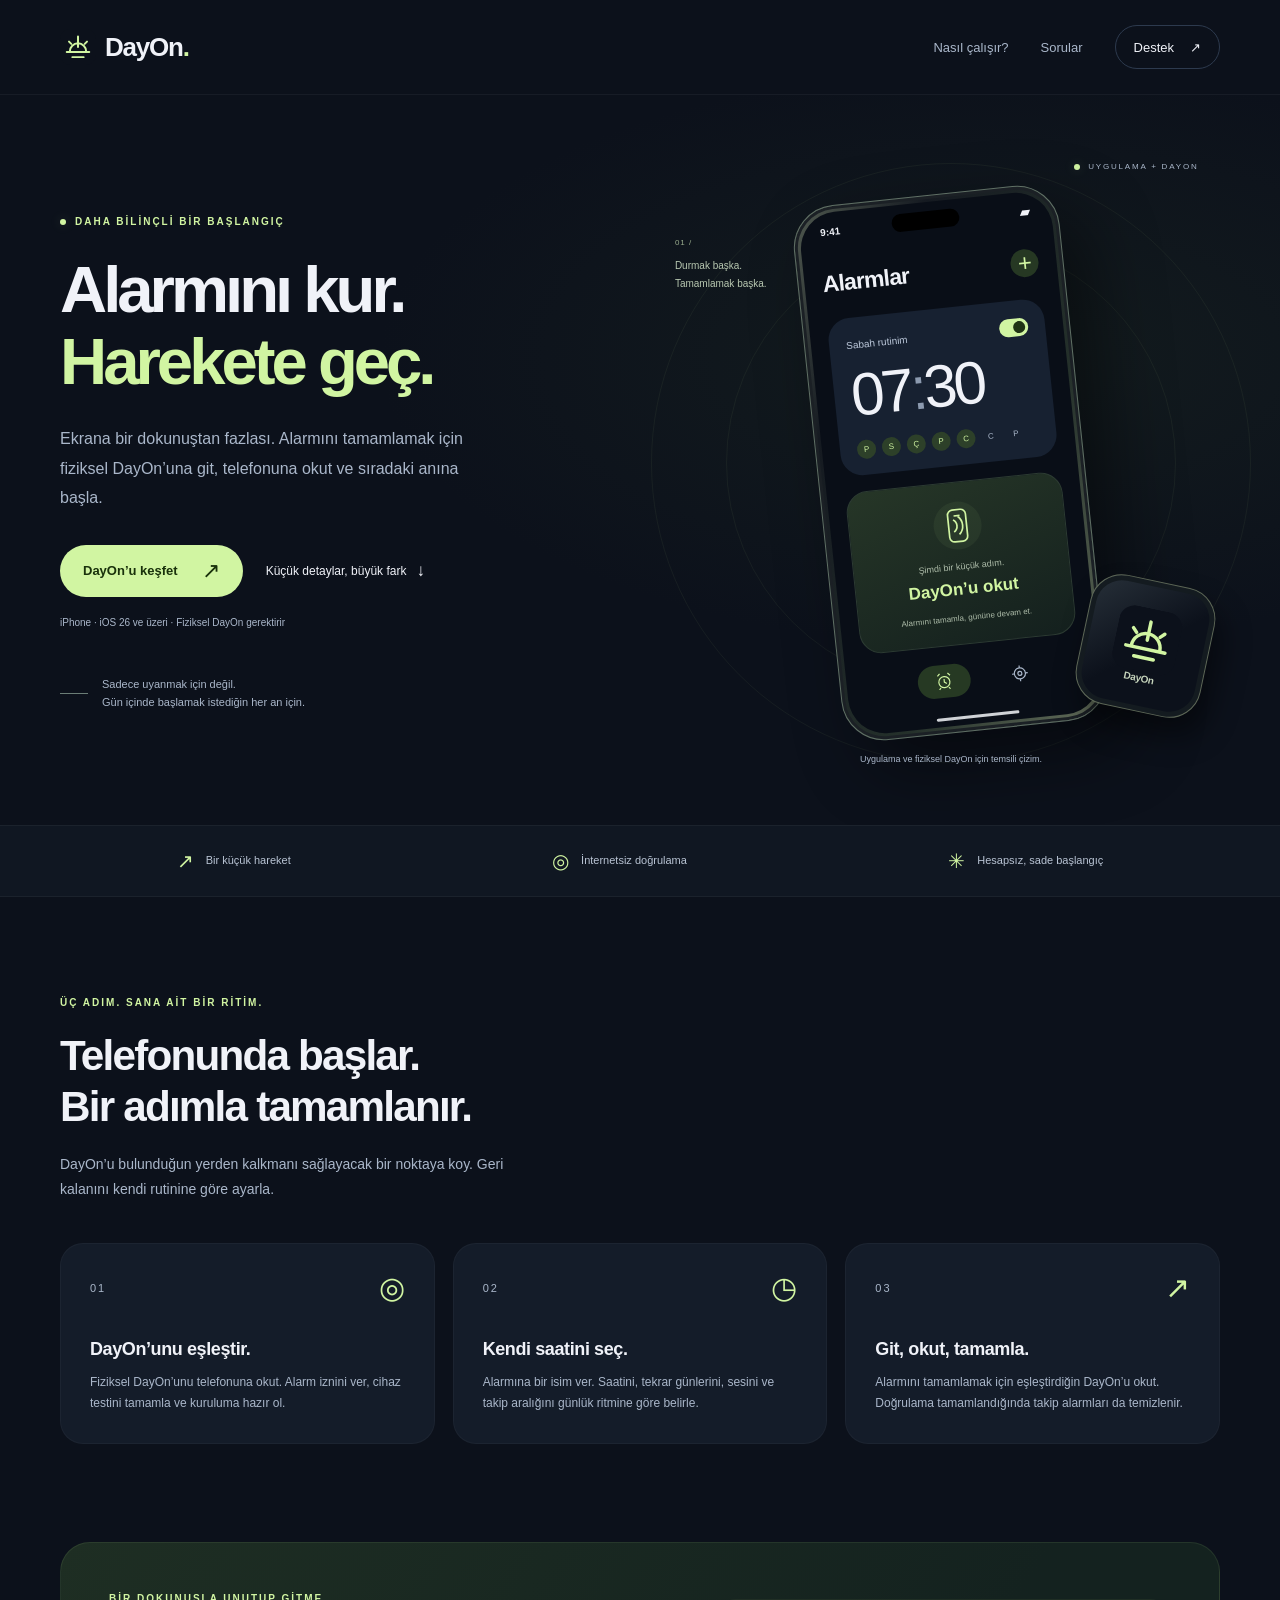
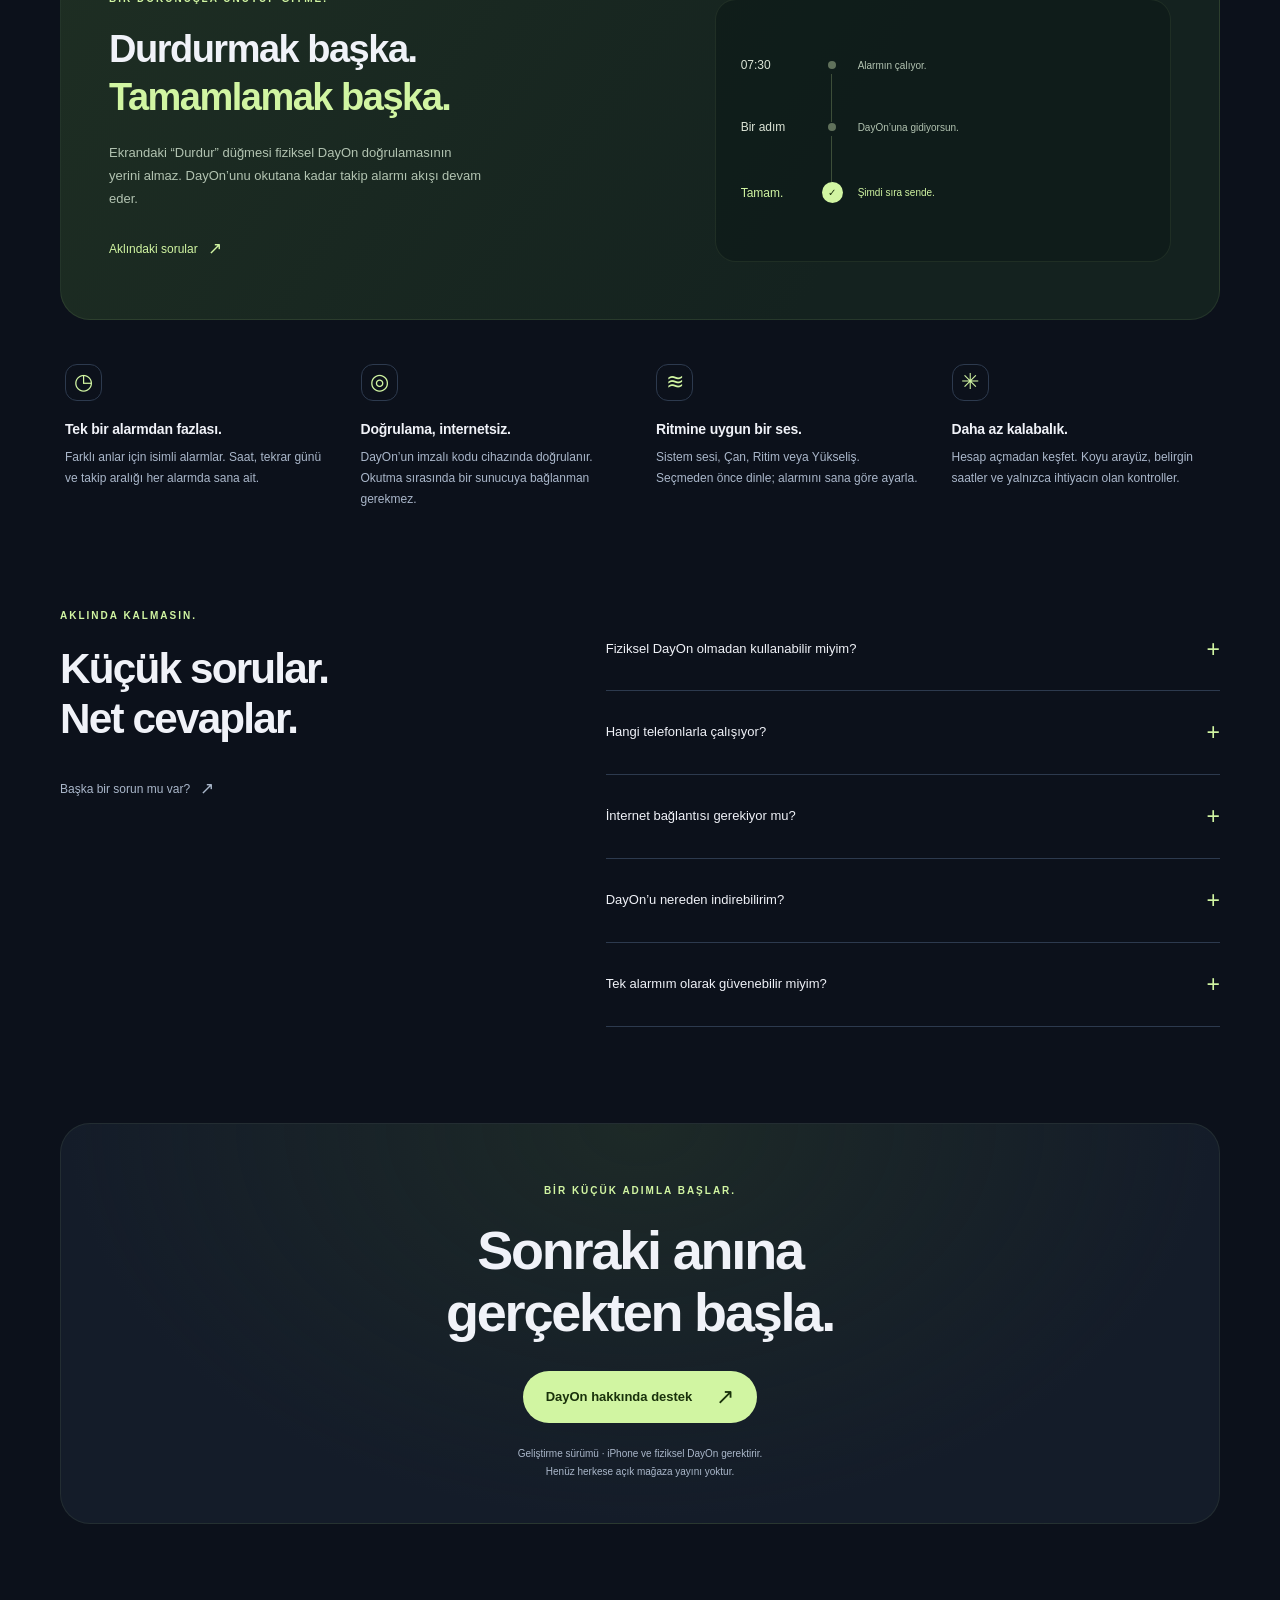
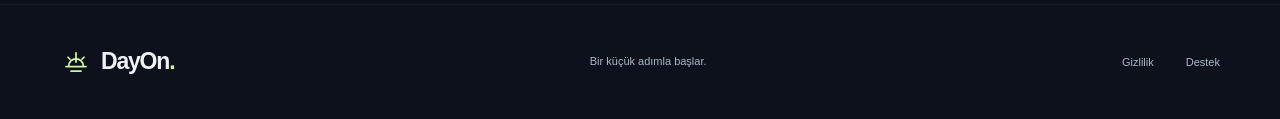
==== index.html @ 5bb5b535 "Publish DayOn website Co-authored-by: Copilot App <223556219+Copilot@users.noreply.github.com>" ====
<!doctype html><html lang="tr"><head><meta charset="utf-8"><meta name="viewport" content="width=device-width, initial-scale=1"><meta name="theme-color" content="#0C111B"><meta name="description" content="Alarmını fiziksel DayOn’unu okutarak tamamla. iPhone için hesapsız, sade ve internetsiz doğrulama sunan alarm prototipi."><meta property="og:type" content="website"><meta property="og:locale" content="tr_TR"><meta property="og:site_name" content="DayOn"><meta property="og:title" content="DayOn — Alarmını kur. Harekete geç."><meta property="og:description" content="Alarmını fiziksel DayOn’unu okutarak tamamla. iPhone için hesapsız, sade ve internetsiz doğrulama sunan alarm prototipi."><meta property="og:url" content="https://furkansenharputlu.github.io/dayon-site/"><meta property="og:image" content="https://furkansenharputlu.github.io/dayon-site/assets/dayon-icon.png"><title>DayOn — Alarmını kur. Harekete geç.</title><link rel="canonical" href="https://furkansenharputlu.github.io/dayon-site/"><link rel="icon" href="assets/dayon-logo.svg" type="image/svg+xml"><link rel="apple-touch-icon" href="assets/dayon-icon.png"><link rel="stylesheet" href="assets/site.css"></head><body><a class="skip-link" href="#icerik">İçeriğe geç</a><header class="site-header"><div class="container header-inner"><a class="wordmark" href="./" aria-label="DayOn ana sayfa"><img src="assets/dayon-logo.svg" width="36" height="36" alt=""><span>DayOn<span class="brand-dot">.</span></span></a><nav aria-label="Ana menü"><a href="./#nasil-calisir">Nasıl çalışır?</a><a href="./#sorular">Sorular</a><a class="nav-support" href="destek.html">Destek <span aria-hidden="true">↗</span></a></nav></div></header><main id="icerik" tabindex="-1"><section class="hero"><div class="container hero-grid"><div class="hero-copy"><p class="eyebrow"><span class="status-dot" aria-hidden="true"></span> DAHA BİLİNÇLİ BİR BAŞLANGIÇ</p><h1>Alarmını kur.<br><span>Harekete geç.</span></h1><p class="hero-description">Ekrana bir dokunuştan fazlası. Alarmını tamamlamak için fiziksel DayOn’una git, telefonuna okut ve sıradaki anına başla.</p><div class="hero-actions"><a class="button button-primary" href="#nasil-calisir">DayOn’u keşfet <span aria-hidden="true">↗</span></a><a class="text-link" href="#ozellikler">Küçük detaylar, büyük fark <span aria-hidden="true">↓</span></a></div><p class="compatibility">iPhone · iOS 26 ve üzeri · Fiziksel DayOn gerektirir</p><div class="hero-note"><span class="note-line" aria-hidden="true"></span><span>Sadece uyanmak için değil.<br>Gün içinde başlamak istediğin her an için.</span></div></div><figure class="product-scene"><div class="orbit orbit-one" aria-hidden="true"></div><div class="orbit orbit-two" aria-hidden="true"></div><div class="scene-label" aria-hidden="true"><span class="status-dot"></span> UYGULAMA + DAYON</div><div class="phone" aria-hidden="true"><div class="phone-top"><span>9:41</span><span class="island"></span><span class="phone-signal">▰</span></div><div class="phone-content"><div class="phone-heading"><span>Alarmlar</span><span class="add-icon">+</span></div><div class="alarm-card"><div class="alarm-label">Sabah rutinim <span class="mock-toggle"></span></div><div class="alarm-time">07<span>:</span>30</div><div class="weekdays"><span>P</span><span>S</span><span>Ç</span><span>P</span><span>C</span><span class="off">C</span><span class="off">P</span></div></div><div class="scan-card"><div class="scan-symbol"><svg viewBox="0 0 48 48" fill="none"><rect x="15" y="8" width="18" height="32" rx="5"/><path d="M21 14h6M20 30a7 7 0 0 0 0-12m5 15a12 12 0 0 0 0-18"/></svg></div><p>Şimdi bir küçük adım.</p><strong>DayOn’u okut</strong><span>Alarmını tamamla, gününe devam et.</span></div><div class="phone-bottom"><span class="phone-tab"><svg viewBox="0 0 24 24" fill="none"><circle cx="12" cy="13" r="7"/><path d="M12 9v4l3 2M4 5l3-3m10 0 3 3M7 20l-2 2m12-2 2 2"/></svg></span><svg viewBox="0 0 24 24" fill="none"><circle cx="12" cy="12" r="7"/><circle cx="12" cy="12" r="2.5"/><path d="M12 2v3m0 14v3M2 12h3m14 0h3"/></svg></div></div><span class="home-indicator"></span></div><div class="physical-dayon" aria-hidden="true"><img src="assets/dayon-logo.svg" width="76" height="76" alt=""><span>DayOn</span></div><div class="scene-note" aria-hidden="true"><span>01 /</span> Durmak başka.<br>Tamamlamak başka.</div><figcaption>Uygulama ve fiziksel DayOn için temsili çizim.</figcaption></figure></div></section><div class="benefit-strip"><div class="container benefits"><p><span aria-hidden="true">↗</span> Bir küçük hareket</p><p><span aria-hidden="true">◎</span> İnternetsiz doğrulama</p><p><span aria-hidden="true">✳</span> Hesapsız, sade başlangıç</p></div></div><section class="section container" id="nasil-calisir" aria-labelledby="steps-title"><div class="section-heading"><p class="eyebrow">ÜÇ ADIM. SANA AİT BİR RİTİM.</p><h2 id="steps-title">Telefonunda başlar.<br>Bir adımla tamamlanır.</h2><p>DayOn’u bulunduğun yerden kalkmanı sağlayacak bir noktaya koy. Geri kalanını kendi rutinine göre ayarla.</p></div><div class="step-grid"><article class="step-card"><div class="step-top"><span class="step-number">01</span><span class="step-glyph" aria-hidden="true">◎</span></div><h3>DayOn’unu eşleştir.</h3><p>Fiziksel DayOn’unu telefonuna okut. Alarm iznini ver, cihaz testini tamamla ve kuruluma hazır ol.</p></article><article class="step-card"><div class="step-top"><span class="step-number">02</span><span class="step-glyph" aria-hidden="true">◷</span></div><h3>Kendi saatini seç.</h3><p>Alarmına bir isim ver. Saatini, tekrar günlerini, sesini ve takip aralığını günlük ritmine göre belirle.</p></article><article class="step-card"><div class="step-top"><span class="step-number">03</span><span class="step-glyph" aria-hidden="true">↗</span></div><h3>Git, okut, tamamla.</h3><p>Alarmını tamamlamak için eşleştirdiğin DayOn’u okut. Doğrulama tamamlandığında takip alarmları da temizlenir.</p></article></div></section><section class="section container" id="ozellikler" aria-labelledby="features-title"><div class="feature-highlight"><div class="highlight-copy"><p class="eyebrow">BİR DOKUNUŞLA UNUTUP GİTME.</p><h2 id="features-title">Durdurmak başka.<br><span>Tamamlamak başka.</span></h2><p>Ekrandaki “Durdur” düğmesi fiziksel DayOn doğrulamasının yerini almaz. DayOn’unu okutana kadar takip alarmı akışı devam eder.</p><a class="text-link" href="#sorular">Aklındaki sorular <span aria-hidden="true">↗</span></a></div><div class="routine-visual" aria-hidden="true"><div class="routine-row"><span class="routine-time">07:30</span><span class="routine-dot"></span><span>Alarmın çalıyor.</span></div><div class="routine-row"><span class="routine-time">Bir adım</span><span class="routine-dot"></span><span>DayOn’una gidiyorsun.</span></div><div class="routine-row routine-complete"><span class="routine-time">Tamam.</span><span class="routine-dot">✓</span><span>Şimdi sıra sende.</span></div></div></div><div class="feature-grid"><article><span class="small-icon" aria-hidden="true">◷</span><h3>Tek bir alarmdan fazlası.</h3><p>Farklı anlar için isimli alarmlar. Saat, tekrar günü ve takip aralığı her alarmda sana ait.</p></article><article><span class="small-icon" aria-hidden="true">◎</span><h3>Doğrulama, internetsiz.</h3><p>DayOn’un imzalı kodu cihazında doğrulanır. Okutma sırasında bir sunucuya bağlanman gerekmez.</p></article><article><span class="small-icon" aria-hidden="true">≋</span><h3>Ritmine uygun bir ses.</h3><p>Sistem sesi, Çan, Ritim veya Yükseliş. Seçmeden önce dinle; alarmını sana göre ayarla.</p></article><article><span class="small-icon" aria-hidden="true">✳</span><h3>Daha az kalabalık.</h3><p>Hesap açmadan keşfet. Koyu arayüz, belirgin saatler ve yalnızca ihtiyacın olan kontroller.</p></article></div></section><section class="section container faq-section" id="sorular" aria-labelledby="faq-title"><div class="section-heading"><p class="eyebrow">AKLINDA KALMASIN.</p><h2 id="faq-title">Küçük sorular.<br>Net cevaplar.</h2><a class="text-link" href="destek.html">Başka bir sorun mu var? <span aria-hidden="true">↗</span></a></div><div class="faq-list"><details><summary>Fiziksel DayOn olmadan kullanabilir miyim?</summary><p>Uygulamayı hesap açmadan keşfedebilirsin. Eşleştirme ve gerçek bir alarmı tamamlama için uygulamayla uyumlu, imzalı fiziksel DayOn gereklidir. Sıradan boş bir NFC etiketi yeterli değildir.</p></details><details><summary>Hangi telefonlarla çalışıyor?</summary><p>Mevcut uygulama, NFC okumayı destekleyen ve iOS 26 veya üzerini çalıştıran iPhone’lar için geliştiriliyor. Henüz bir Android uygulaması ya da Google Play yayını yok.</p></details><details><summary>İnternet bağlantısı gerekiyor mu?</summary><p>DayOn doğrulaması cihazında, internetsiz yapılır. Uygulamanın mevcut alarm ve eşleştirme akışı bir kullanıcı hesabına veya çevrim içi doğrulama sunucusuna bağlı değildir.</p></details><details><summary>DayOn’u nereden indirebilirim?</summary><p>DayOn şu anda geliştirme ve cihaz doğrulama aşamasında. Henüz herkese açık bir App Store indirme bağlantısı yok. Yayınlandığında bağlantı bu sayfaya eklenecek; bu site uygulama veya fiziksel ürün satışı yapmaz.</p></details><details><summary>Tek alarmım olarak güvenebilir miyim?</summary><p>Henüz değil. Bu bir prototip; kilitli ekran, arka plan ve fiziksel okuma kontrolleri tamamlanmadan önemli randevuların için tek alarmın olarak kullanma. Önce uygulamanın cihaz testini gerçekleştir.</p></details></div></section><section class="container closing-section"><div class="closing-card"><p class="eyebrow">BİR KÜÇÜK ADIMLA BAŞLAR.</p><h2>Sonraki anına<br>gerçekten başla.</h2><a class="button button-primary" href="destek.html">DayOn hakkında destek <span aria-hidden="true">↗</span></a><p class="release-note">Geliştirme sürümü · iPhone ve fiziksel DayOn gerektirir.<br>Henüz herkese açık mağaza yayını yoktur.</p></div></section></main><footer class="site-footer"><div class="container footer-inner"><a class="wordmark" href="./" aria-label="DayOn ana sayfa"><img src="assets/dayon-logo.svg" width="32" height="32" alt=""><span>DayOn<span class="brand-dot">.</span></span></a><p>Bir küçük adımla başlar.</p><nav aria-label="Alt menü"><a href="gizlilik.html">Gizlilik</a><a href="destek.html">Destek</a></nav></div></footer></body></html>
---- assets/site.css ----
:root {
  color-scheme: dark;
  --bg: #0c111b;
  --surface: #141c29;
  --surface-raised: #192333;
  --text: #f0f2f8;
  --muted: #aab7ca;
  --green: #d1f5a2;
  --line: #2d3a4e;
  --max-width: 1160px;
  font-family: -apple-system, BlinkMacSystemFont, "Segoe UI", sans-serif;
  font-synthesis: none;
  -webkit-font-smoothing: antialiased;
}
* { box-sizing: border-box; }
html { scroll-behavior: smooth; scroll-padding-top: 100px; }
body { margin: 0; background: var(--bg); color: var(--text); }
a { color: inherit; text-decoration: none; }
button, a, summary { -webkit-tap-highlight-color: transparent; }
a:focus-visible, summary:focus-visible { outline: 3px solid var(--green); outline-offset: 6px; border-radius: 5px; }
::selection { background: var(--green); color: var(--bg); }
img, svg { display: block; max-width: 100%; }
p { line-height: 1.75; }
h1, h2, h3, p, figure { margin: 0; }
h1, h2, h3 { font-weight: 600; }
.container { width: min(var(--max-width), calc(100% - 64px)); margin-inline: auto; }
.skip-link { position: fixed; top: 8px; left: 16px; z-index: 100; padding: 14px 20px; background: var(--green); color: var(--bg); transform: translateY(-150%); }
.skip-link:focus { transform: translateY(0); }
.site-header { position: relative; z-index: 10; border-bottom: 1px solid #ffffff0c; }
.header-inner { display: flex; align-items: center; justify-content: space-between; min-height: 94px; gap: 24px; }
.wordmark { display: inline-flex; align-items: center; gap: 9px; font-size: 26px; font-weight: 700; letter-spacing: -1.2px; flex-shrink: 0; }
.wordmark img { border-radius: 10px; }
.brand-dot { color: var(--green); }
.site-header nav, .site-footer nav { display: flex; align-items: center; gap: 32px; }
.site-header nav a, .site-footer nav a { display: inline-flex; min-height: 44px; align-items: center; font-size: 13px; font-weight: 500; color: var(--muted); }
.site-header nav a:hover, .site-footer nav a:hover { color: var(--text); }
.site-header .nav-support { padding: 0 18px; gap: 16px; border: 1px solid var(--line); border-radius: 100px; color: var(--text); }
.hero { overflow: hidden; background: radial-gradient(ellipse at 78% 36%, #26382748, transparent 44%); }
.hero-grid { min-height: 730px; display: grid; grid-template-columns: 1.1fr 1fr; align-items: center; gap: 30px; padding-block: 62px 56px; }
.eyebrow { display: flex; align-items: center; gap: 9px; color: var(--green); font-size: 10px; line-height: 1.6; font-weight: 650; letter-spacing: 2px; }
.status-dot { width: 6px; height: 6px; display: inline-block; flex-shrink: 0; border-radius: 50%; background: var(--green); box-shadow: 0 0 12px #d1f5a233; }
.hero h1 { margin-top: 24px; font-size: clamp(52px, 5.1vw, 74px); line-height: 1.1; letter-spacing: -4px; }
.hero h1 span, .document h1 span { color: var(--green); }
.hero-description { max-width: 430px; margin-top: 26px; font-size: 16px; line-height: 1.85; color: var(--muted); }
.hero-actions { display: flex; align-items: center; gap: 23px; margin-top: 32px; flex-wrap: wrap; }
.button { display: inline-flex; justify-content: center; align-items: center; gap: 24px; min-height: 52px; padding: 14px 23px; border-radius: 100px; font-size: 13px; font-weight: 650; transition: background .2s, transform .2s; text-align: center; }
.button-primary { background: var(--green); color: #19310b; }
.button-primary:hover { background: #e0ffb8; transform: translateY(-2px); }
.button span { font-size: 22px; line-height: 1; }
.text-link { display: inline-flex; align-items: center; min-height: 44px; gap: 10px; font-size: 12px; font-weight: 500; }
.text-link:hover { color: var(--green); }
.text-link span { font-size: 17px; }
.compatibility { margin-top: 17px; color: var(--muted); font-size: 10px; }
.hero-note { display: flex; align-items: center; gap: 14px; margin-top: 44px; color: var(--muted); font-size: 11px; line-height: 1.65; }
.note-line { width: 28px; height: 1px; background: #6b7d76; }
.product-scene { position: relative; min-height: 602px; display: flex; align-items: center; justify-content: center; isolation: isolate; }
.orbit { position: absolute; border: 1px solid #d1f5a20d; border-radius: 50%; z-index: -1; }
.orbit-one { width: 450px; height: 450px; }
.orbit-two { width: 600px; height: 600px; }
.scene-label { position: absolute; top: 0; right: 4%; display: flex; align-items: center; gap: 8px; font-size: 8px; color: var(--muted); letter-spacing: 1.8px; }
.phone { position: relative; width: 267px; height: 538px; padding: 0 9px; border: 1px solid #607065; border-radius: 43px; background: linear-gradient(120deg, #525b51, #151a21 24%, #25312b 65%, #68735f); box-shadow: 24px 30px 70px #0007, inset 0 0 0 3px #1b2025; transform: rotate(-6deg); }
.phone::before { content: ""; position: absolute; inset: 6px; border-radius: 37px; background: #090e17; }
.phone-top { position: relative; display: flex; align-items: center; justify-content: space-between; height: 47px; padding: 4px 18px 0; font-size: 10px; font-weight: 600; }
.island { position: absolute; top: 15px; left: calc(50% - 34px); width: 68px; height: 18px; border-radius: 20px; background: #000; }
.phone-signal { font-size: 14px; }
.phone-content { position: relative; padding: 16px 15px; }
.phone-heading { display: flex; justify-content: space-between; align-items: center; margin-bottom: 22px; font-size: 23px; letter-spacing: -.8px; font-weight: 600; }
.add-icon { display: grid; place-items: center; width: 28px; height: 28px; border-radius: 50%; color: var(--green); background: #263823; font-size: 24px; font-weight: 300; }
.alarm-card { padding: 18px 17px 16px; border-radius: 22px; background: #172131; }
.alarm-label { display: flex; align-items: center; justify-content: space-between; gap: 12px; color: #becadc; font-size: 10px; }
.mock-toggle { width: 29px; height: 18px; border-radius: 20px; background: var(--green); display: inline-flex; justify-content: flex-end; align-items: center; padding: 3px; }
.mock-toggle::after { content: ""; height: 12px; width: 12px; border-radius: 50%; background: #203414; }
.alarm-time { font-size: 60px; font-weight: 450; letter-spacing: -3.5px; margin: 9px 0 12px; line-height: 1.1; font-variant-numeric: tabular-nums; }
.alarm-time > span { color: #8c9aaf; }
.weekdays { display: flex; gap: 6px; }
.weekdays span { display: grid; place-items: center; width: 19px; height: 19px; border-radius: 50%; color: var(--green); background: #2d4029; font-size: 8px; font-weight: 500; }
.weekdays .off { background: transparent; color: #aab7ca; }
.scan-card { margin-top: 16px; padding: 19px 8px; text-align: center; border: 1px solid #2c3b32; border-radius: 22px; background: linear-gradient(160deg, #263627, #14201e); }
.scan-symbol { width: 48px; height: 48px; margin: 0 auto 10px; border-radius: 50%; background: #d1f5a20d; }
.scan-symbol svg { width: 48px; height: 48px; stroke: var(--green); stroke-width: 1.7; }
.scan-card p { font-size: 9px; color: #aebdaa; }
.scan-card strong { display: block; margin: 4px 0 7px; color: var(--green); font-size: 17px; font-weight: 550; }
.scan-card > span { color: #aebdaa; font-size: 8px; }
.phone-bottom { display: flex; justify-content: center; align-items: center; gap: 40px; margin-top: 18px; }
.phone-bottom svg { width: 19px; height: 19px; stroke: #aab7ca; stroke-width: 1.5; }
.phone-tab { padding: 7px 17px; border-radius: 20px; background: #263923; }
.phone-tab svg { stroke: var(--green); }
.home-indicator { position: absolute; bottom: 12px; width: 83px; height: 3px; left: calc(50% - 41px); background: #d0d3d7; border-radius: 3px; }
.physical-dayon { position: absolute; right: 2%; bottom: 52px; width: 127px; height: 132px; display: flex; flex-direction: column; justify-content: center; align-items: center; background: linear-gradient(140deg, #28313a, #0c111b 52%); border: 1px solid #5d6756; border-radius: 32px; box-shadow: 10px 17px 30px #0007, inset 0 0 0 5px #141b20; transform: rotate(12deg); }
.physical-dayon img { width: 64px; height: 64px; border-radius: 16px; }
.physical-dayon > span { color: #c6d4bc; font-size: 10px; font-weight: 600; letter-spacing: -.3px; margin-top: 1px; }
.scene-note { position: absolute; top: 74px; left: -7px; font-size: 10px; line-height: 1.8; color: #b8c8b1; }
.scene-note > span { display: block; margin-bottom: 7px; color: #99ac8d; font-size: 8px; letter-spacing: 1px; }
.product-scene figcaption { position: absolute; bottom: 0; text-align: center; font-size: 9px; color: var(--muted); }
.benefit-strip { border-block: 1px solid #ffffff0c; background: #101722; }
.benefits { display: flex; justify-content: space-around; gap: 28px; padding-block: 25px; }
.benefits p { display: flex; align-items: center; gap: 12px; font-size: 11px; color: #b9c4d4; }
.benefits span { color: var(--green); font-size: 20px; line-height: 1; }
.section { padding-block: 98px 0; }
.section-heading h2 { margin-top: 20px; font-size: clamp(32px, 3.3vw, 45px); line-height: 1.2; letter-spacing: -1.8px; }
.section-heading > p:not(.eyebrow) { max-width: 475px; color: var(--muted); font-size: 14px; margin-top: 20px; }
.step-grid { display: grid; grid-template-columns: repeat(3, 1fr); gap: 18px; margin-top: 42px; }
.step-card { padding: 29px; border-radius: 23px; border: 1px solid #ffffff09; background: var(--surface); }
.step-top { display: flex; justify-content: space-between; align-items: center; margin-bottom: 36px; }
.step-number { color: var(--muted); font-size: 11px; letter-spacing: 2px; }
.step-glyph { font-size: 30px; line-height: 1; color: var(--green); }
.step-card h3 { font-size: 18px; letter-spacing: -.4px; }
.step-card p { color: var(--muted); font-size: 12px; margin-top: 12px; }
.feature-highlight { display: grid; grid-template-columns: 1.2fr 1fr; align-items: center; gap: 58px; padding: 48px; border-radius: 30px; background: linear-gradient(125deg, #1e2e23, #14221f 70%); border: 1px solid #d1f5a216; }
.highlight-copy h2 { margin-top: 19px; font-size: clamp(28px, 3vw, 38px); line-height: 1.25; letter-spacing: -1.5px; }
.highlight-copy h2 span { color: var(--green); }
.highlight-copy > p:not(.eyebrow) { color: #b2c3b1; font-size: 13px; margin-top: 21px; max-width: 375px; }
.highlight-copy .text-link { margin-top: 16px; color: var(--green); }
.routine-visual { padding: 34px 25px; border-radius: 21px; background: #0c19178c; border: 1px solid #d1f5a214; }
.routine-row { position: relative; display: grid; grid-template-columns: 65px 20px 1fr; gap: 16px; align-items: center; padding: 24px 0; font-size: 10px; color: #b2c3b1; }
.routine-time { font-size: 12px; color: #dbe3d5; }
.routine-dot { position: relative; width: 8px; height: 8px; border-radius: 50%; background: #60715b; margin: 0 auto; }
.routine-row:not(:last-child) .routine-dot::after { content: ""; position: absolute; top: 13px; left: 3px; width: 1px; height: 48px; background: #3d4e39; }
.routine-complete { color: var(--green); }
.routine-complete .routine-time { color: var(--green); }
.routine-complete .routine-dot { display: grid; place-items: center; width: 21px; height: 21px; background: var(--green); color: #19310b; }
.feature-grid { display: grid; grid-template-columns: repeat(4, 1fr); gap: 32px; margin-top: 44px; padding-inline: 5px; }
.small-icon { display: inline-grid; place-items: center; width: 37px; height: 37px; border: 1px solid var(--line); border-radius: 12px; color: var(--green); font-size: 22px; margin-bottom: 20px; }
.feature-grid h3 { font-size: 14px; letter-spacing: -.2px; }
.feature-grid p { color: var(--muted); font-size: 12px; margin-top: 10px; }
.faq-section { display: grid; grid-template-columns: .9fr 1.2fr; gap: 85px; }
.faq-section .text-link { margin-top: 22px; color: var(--muted); }
.faq-list details { border-bottom: 1px solid var(--line); }
.faq-list summary { display: flex; justify-content: space-between; align-items: center; gap: 20px; padding-block: 23px; list-style: none; cursor: pointer; font-size: 13px; line-height: 1.6; font-weight: 500; }
.faq-list summary::-webkit-details-marker { display: none; }
.faq-list summary::after { content: "+"; color: var(--green); font-size: 23px; font-weight: 300; flex-shrink: 0; }
.faq-list details[open] summary::after { content: "-"; }
.faq-list details p { padding: 0 30px 23px 0; color: var(--muted); font-size: 13px; }
.closing-section { padding-block: 96px 80px; }
.closing-card { padding: 59px 24px 42px; text-align: center; border-radius: 30px; background: radial-gradient(ellipse at 50% 0, #293c246b, transparent 70%), #141c29; border: 1px solid #d1f5a213; }
.closing-card .eyebrow { justify-content: center; }
.closing-card h2 { font-size: clamp(35px, 4.3vw, 54px); letter-spacing: -2.2px; line-height: 1.15; margin-block: 20px 28px; }
.release-note { color: var(--muted); margin-top: 22px; font-size: 10px; line-height: 1.8; }
.site-footer { border-top: 1px solid #ffffff0c; }
.footer-inner { display: flex; align-items: center; justify-content: space-between; min-height: 114px; gap: 24px; }
.site-footer .wordmark { font-size: 23px; }
.site-footer p { color: var(--muted); font-size: 11px; }
.site-footer nav a { font-size: 11px; }
.document { max-width: 790px; padding-block: 50px 94px; }
.document > .eyebrow { margin-top: 46px; }
.document h1 { font-size: clamp(40px, 5vw, 64px); letter-spacing: -2.5px; line-height: 1.13; margin-top: 20px; }
.document-lead { color: var(--muted); font-size: 17px; margin-top: 24px; max-width: 580px; }
.updated { font-size: 12px; color: var(--muted); margin-top: 16px; }
.document section { margin-top: 38px; }
.document section h2 { font-size: 21px; line-height: 1.4; letter-spacing: -.4px; margin-bottom: 12px; }
.document section p, .document li { color: var(--muted); font-size: 15px; line-height: 1.9; }
.document section p + p { margin-top: 15px; }
.document section p a { color: var(--green); text-decoration: underline; text-underline-offset: 3px; }
.document ol { padding-left: 23px; }
.document li { padding-left: 8px; margin-block: 10px; }
.document strong { color: var(--text); font-weight: 600; }
.document .button { margin-top: 24px; }
.notice { margin-top: 36px; padding: 25px; border-radius: 18px; border: 1px solid #d1f5a22b; background: #1e2e23; }
.notice p { margin-top: 10px; color: #b9cbb2; font-size: 14px; }
@media (min-width: 1400px) {
  .hero-grid { gap: 55px; }
}
@media (max-width: 1050px) {
  .hero-grid { gap: 12px; }
  .hero h1 { letter-spacing: -2.8px; }
  .hero-actions { gap: 10px; }
  .scene-note { left: 0; top: 10px; }
  .scene-label { display: none; }
  .physical-dayon { right: -2%; }
  .feature-highlight { gap: 25px; padding: 35px; }
  .routine-visual { padding-inline: 16px; }
  .routine-row { gap: 9px; }
  .faq-section { gap: 45px; }
  .feature-grid { gap: 23px; }
}
@media (max-width: 760px) {
  .container { width: min(var(--max-width), calc(100% - 40px)); }
  .header-inner { min-height: 80px; gap: 15px; }
  .wordmark { font-size: 23px; gap: 5px; }
  .wordmark img { width: 30px; height: 30px; }
  .site-header nav { gap: 16px; }
  .site-header nav a { font-size: 11px; }
  .site-header .nav-support { border: none; padding: 0; gap: 6px; }
  .hero-grid { grid-template-columns: 1fr; padding-block: 48px 34px; gap: 38px; }
  .hero-copy { max-width: 540px; }
  .hero h1 { font-size: clamp(47px, 8vw, 65px); }
  .hero-description { font-size: 15px; max-width: 460px; }
  .hero-actions { gap: 13px 25px; }
  .hero-note { margin-top: 28px; }
  .product-scene { width: min(440px, 100%); min-height: 591px; margin-inline: auto; }
  .physical-dayon { right: 0; bottom: 28px; width: 94px; height: 100px; border-radius: 25px; }
  .physical-dayon img { width: 46px; height: 46px; }
  .physical-dayon > span { font-size: 9px; }
  .scene-note { display: none; }
  .benefits { gap: 12px; padding-block: 20px; flex-wrap: wrap; }
  .benefits p { font-size: 10px; gap: 7px; }
  .benefits span { font-size: 17px; }
  .section { padding-top: 70px; }
  .step-grid { grid-template-columns: 1fr; gap: 13px; margin-top: 30px; }
  .step-card { padding: 24px; }
  .step-top { margin-bottom: 17px; }
  .step-card p { font-size: 13px; max-width: 480px; }
  .feature-highlight { grid-template-columns: 1fr; padding: 30px 24px; gap: 28px; }
  .highlight-copy > p:not(.eyebrow) { max-width: none; }
  .routine-visual { padding: 12px 22px; }
  .routine-row { gap: 17px; }
  .routine-row > span:last-child { font-size: 12px; }
  .feature-grid { grid-template-columns: repeat(2, 1fr); gap: 32px 23px; margin-top: 32px; }
  .faq-section { grid-template-columns: 1fr; gap: 20px; }
  .faq-section .text-link { margin-top: 15px; }
  .closing-section { padding-block: 70px 45px; }
  .closing-card { padding: 45px 20px 32px; }
  .footer-inner { flex-wrap: wrap; justify-content: flex-start; column-gap: 20px; row-gap: 5px; padding-block: 25px; }
  .site-footer nav { margin-left: auto; gap: 22px; }
  .site-footer p { flex-basis: 100%; order: 3; }
  .document { padding-block: 30px 65px; }
  .document > .eyebrow { margin-top: 30px; }
}
@media (max-width: 390px) {
  .container { width: calc(100% - 32px); }
  .site-header nav { gap: 11px; }
  .site-header nav a { font-size: 10px; }
  .site-header .nav-support span { display: none; }
  .hero h1 { font-size: 45px; letter-spacing: -2.7px; }
  .eyebrow { font-size: 9px; letter-spacing: 1.5px; }
  .physical-dayon { width: 86px; height: 92px; }
  .feature-grid { gap: 30px 18px; }
  .routine-row { grid-template-columns: 60px 20px 1fr; gap: 10px; }
}
@media (prefers-reduced-motion: reduce) {
  html { scroll-behavior: auto; }
  .button { transition: none; }
  .button-primary:hover { transform: none; }
}
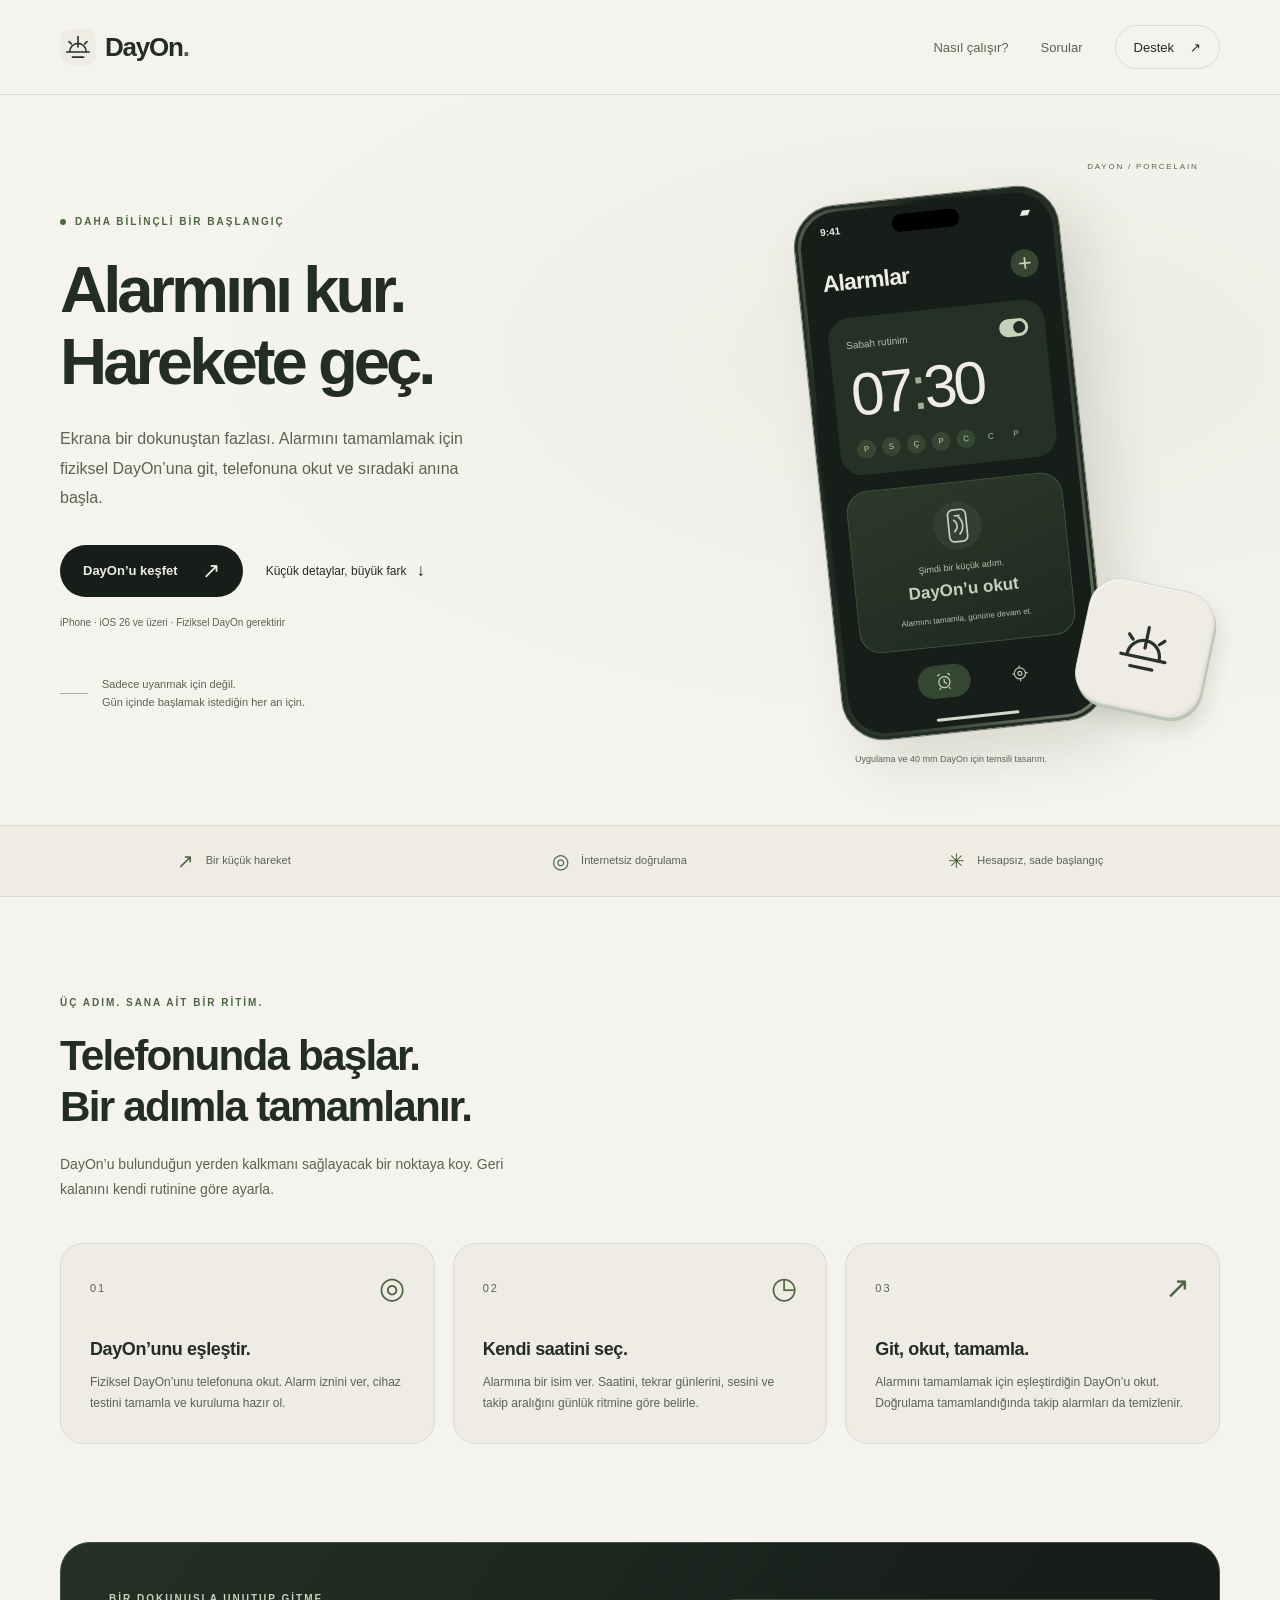
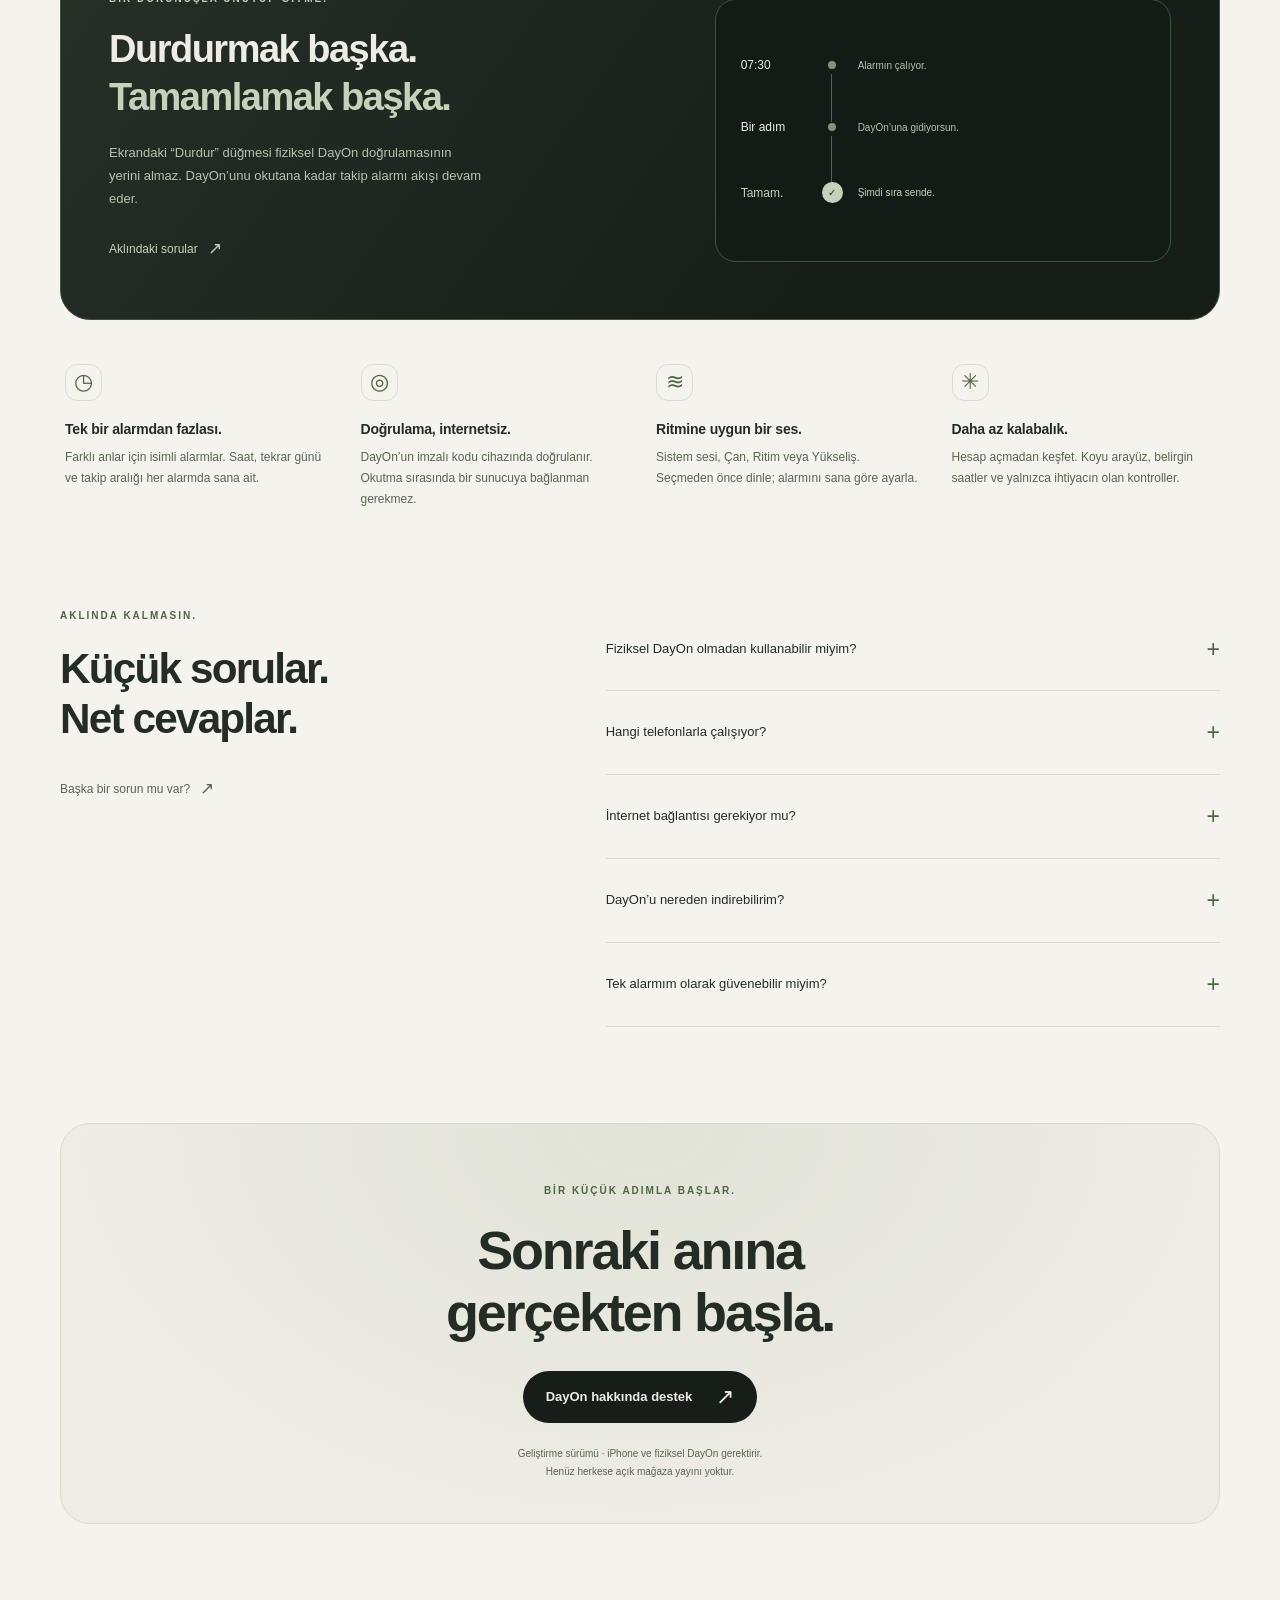
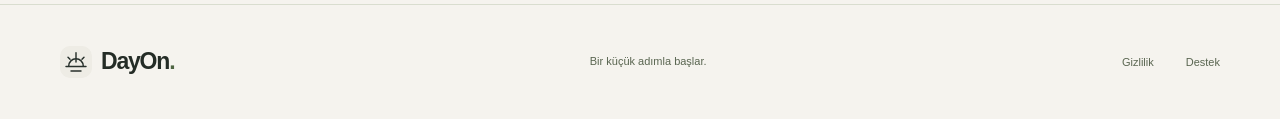
==== commit 1f5161fe: "Publish DayOn website Co-authored-by: Copilot App <223556219+Copilot@users.noreply.github.com>" ====
--- a/index.html
+++ b/index.html
@@ -1 +1 @@
-<!doctype html><html lang="tr"><head><meta charset="utf-8"><meta name="viewport" content="width=device-width, initial-scale=1"><meta name="theme-color" content="#0C111B"><meta name="description" content="Alarmını fiziksel DayOn’unu okutarak tamamla. iPhone için hesapsız, sade ve internetsiz doğrulama sunan alarm prototipi."><meta property="og:type" content="website"><meta property="og:locale" content="tr_TR"><meta property="og:site_name" content="DayOn"><meta property="og:title" content="DayOn — Alarmını kur. Harekete geç."><meta property="og:description" content="Alarmını fiziksel DayOn’unu okutarak tamamla. iPhone için hesapsız, sade ve internetsiz doğrulama sunan alarm prototipi."><meta property="og:url" content="https://furkansenharputlu.github.io/dayon-site/"><meta property="og:image" content="https://furkansenharputlu.github.io/dayon-site/assets/dayon-icon.png"><title>DayOn — Alarmını kur. Harekete geç.</title><link rel="canonical" href="https://furkansenharputlu.github.io/dayon-site/"><link rel="icon" href="assets/dayon-logo.svg" type="image/svg+xml"><link rel="apple-touch-icon" href="assets/dayon-icon.png"><link rel="stylesheet" href="assets/site.css"></head><body><a class="skip-link" href="#icerik">İçeriğe geç</a><header class="site-header"><div class="container header-inner"><a class="wordmark" href="./" aria-label="DayOn ana sayfa"><img src="assets/dayon-logo.svg" width="36" height="36" alt=""><span>DayOn<span class="brand-dot">.</span></span></a><nav aria-label="Ana menü"><a href="./#nasil-calisir">Nasıl çalışır?</a><a href="./#sorular">Sorular</a><a class="nav-support" href="destek.html">Destek <span aria-hidden="true">↗</span></a></nav></div></header><main id="icerik" tabindex="-1"><section class="hero"><div class="container hero-grid"><div class="hero-copy"><p class="eyebrow"><span class="status-dot" aria-hidden="true"></span> DAHA BİLİNÇLİ BİR BAŞLANGIÇ</p><h1>Alarmını kur.<br><span>Harekete geç.</span></h1><p class="hero-description">Ekrana bir dokunuştan fazlası. Alarmını tamamlamak için fiziksel DayOn’una git, telefonuna okut ve sıradaki anına başla.</p><div class="hero-actions"><a class="button button-primary" href="#nasil-calisir">DayOn’u keşfet <span aria-hidden="true">↗</span></a><a class="text-link" href="#ozellikler">Küçük detaylar, büyük fark <span aria-hidden="true">↓</span></a></div><p class="compatibility">iPhone · iOS 26 ve üzeri · Fiziksel DayOn gerektirir</p><div class="hero-note"><span class="note-line" aria-hidden="true"></span><span>Sadece uyanmak için değil.<br>Gün içinde başlamak istediğin her an için.</span></div></div><figure class="product-scene"><div class="orbit orbit-one" aria-hidden="true"></div><div class="orbit orbit-two" aria-hidden="true"></div><div class="scene-label" aria-hidden="true"><span class="status-dot"></span> UYGULAMA + DAYON</div><div class="phone" aria-hidden="true"><div class="phone-top"><span>9:41</span><span class="island"></span><span class="phone-signal">▰</span></div><div class="phone-content"><div class="phone-heading"><span>Alarmlar</span><span class="add-icon">+</span></div><div class="alarm-card"><div class="alarm-label">Sabah rutinim <span class="mock-toggle"></span></div><div class="alarm-time">07<span>:</span>30</div><div class="weekdays"><span>P</span><span>S</span><span>Ç</span><span>P</span><span>C</span><span class="off">C</span><span class="off">P</span></div></div><div class="scan-card"><div class="scan-symbol"><svg viewBox="0 0 48 48" fill="none"><rect x="15" y="8" width="18" height="32" rx="5"/><path d="M21 14h6M20 30a7 7 0 0 0 0-12m5 15a12 12 0 0 0 0-18"/></svg></div><p>Şimdi bir küçük adım.</p><strong>DayOn’u okut</strong><span>Alarmını tamamla, gününe devam et.</span></div><div class="phone-bottom"><span class="phone-tab"><svg viewBox="0 0 24 24" fill="none"><circle cx="12" cy="13" r="7"/><path d="M12 9v4l3 2M4 5l3-3m10 0 3 3M7 20l-2 2m12-2 2 2"/></svg></span><svg viewBox="0 0 24 24" fill="none"><circle cx="12" cy="12" r="7"/><circle cx="12" cy="12" r="2.5"/><path d="M12 2v3m0 14v3M2 12h3m14 0h3"/></svg></div></div><span class="home-indicator"></span></div><div class="physical-dayon" aria-hidden="true"><img src="assets/dayon-logo.svg" width="76" height="76" alt=""><span>DayOn</span></div><div class="scene-note" aria-hidden="true"><span>01 /</span> Durmak başka.<br>Tamamlamak başka.</div><figcaption>Uygulama ve fiziksel DayOn için temsili çizim.</figcaption></figure></div></section><div class="benefit-strip"><div class="container benefits"><p><span aria-hidden="true">↗</span> Bir küçük hareket</p><p><span aria-hidden="true">◎</span> İnternetsiz doğrulama</p><p><span aria-hidden="true">✳</span> Hesapsız, sade başlangıç</p></div></div><section class="section container" id="nasil-calisir" aria-labelledby="steps-title"><div class="section-heading"><p class="eyebrow">ÜÇ ADIM. SANA AİT BİR RİTİM.</p><h2 id="steps-title">Telefonunda başlar.<br>Bir adımla tamamlanır.</h2><p>DayOn’u bulunduğun yerden kalkmanı sağlayacak bir noktaya koy. Geri kalanını kendi rutinine göre ayarla.</p></div><div class="step-grid"><article class="step-card"><div class="step-top"><span class="step-number">01</span><span class="step-glyph" aria-hidden="true">◎</span></div><h3>DayOn’unu eşleştir.</h3><p>Fiziksel DayOn’unu telefonuna okut. Alarm iznini ver, cihaz testini tamamla ve kuruluma hazır ol.</p></article><article class="step-card"><div class="step-top"><span class="step-number">02</span><span class="step-glyph" aria-hidden="true">◷</span></div><h3>Kendi saatini seç.</h3><p>Alarmına bir isim ver. Saatini, tekrar günlerini, sesini ve takip aralığını günlük ritmine göre belirle.</p></article><article class="step-card"><div class="step-top"><span class="step-number">03</span><span class="step-glyph" aria-hidden="true">↗</span></div><h3>Git, okut, tamamla.</h3><p>Alarmını tamamlamak için eşleştirdiğin DayOn’u okut. Doğrulama tamamlandığında takip alarmları da temizlenir.</p></article></div></section><section class="section container" id="ozellikler" aria-labelledby="features-title"><div class="feature-highlight"><div class="highlight-copy"><p class="eyebrow">BİR DOKUNUŞLA UNUTUP GİTME.</p><h2 id="features-title">Durdurmak başka.<br><span>Tamamlamak başka.</span></h2><p>Ekrandaki “Durdur” düğmesi fiziksel DayOn doğrulamasının yerini almaz. DayOn’unu okutana kadar takip alarmı akışı devam eder.</p><a class="text-link" href="#sorular">Aklındaki sorular <span aria-hidden="true">↗</span></a></div><div class="routine-visual" aria-hidden="true"><div class="routine-row"><span class="routine-time">07:30</span><span class="routine-dot"></span><span>Alarmın çalıyor.</span></div><div class="routine-row"><span class="routine-time">Bir adım</span><span class="routine-dot"></span><span>DayOn’una gidiyorsun.</span></div><div class="routine-row routine-complete"><span class="routine-time">Tamam.</span><span class="routine-dot">✓</span><span>Şimdi sıra sende.</span></div></div></div><div class="feature-grid"><article><span class="small-icon" aria-hidden="true">◷</span><h3>Tek bir alarmdan fazlası.</h3><p>Farklı anlar için isimli alarmlar. Saat, tekrar günü ve takip aralığı her alarmda sana ait.</p></article><article><span class="small-icon" aria-hidden="true">◎</span><h3>Doğrulama, internetsiz.</h3><p>DayOn’un imzalı kodu cihazında doğrulanır. Okutma sırasında bir sunucuya bağlanman gerekmez.</p></article><article><span class="small-icon" aria-hidden="true">≋</span><h3>Ritmine uygun bir ses.</h3><p>Sistem sesi, Çan, Ritim veya Yükseliş. Seçmeden önce dinle; alarmını sana göre ayarla.</p></article><article><span class="small-icon" aria-hidden="true">✳</span><h3>Daha az kalabalık.</h3><p>Hesap açmadan keşfet. Koyu arayüz, belirgin saatler ve yalnızca ihtiyacın olan kontroller.</p></article></div></section><section class="section container faq-section" id="sorular" aria-labelledby="faq-title"><div class="section-heading"><p class="eyebrow">AKLINDA KALMASIN.</p><h2 id="faq-title">Küçük sorular.<br>Net cevaplar.</h2><a class="text-link" href="destek.html">Başka bir sorun mu var? <span aria-hidden="true">↗</span></a></div><div class="faq-list"><details><summary>Fiziksel DayOn olmadan kullanabilir miyim?</summary><p>Uygulamayı hesap açmadan keşfedebilirsin. Eşleştirme ve gerçek bir alarmı tamamlama için uygulamayla uyumlu, imzalı fiziksel DayOn gereklidir. Sıradan boş bir NFC etiketi yeterli değildir.</p></details><details><summary>Hangi telefonlarla çalışıyor?</summary><p>Mevcut uygulama, NFC okumayı destekleyen ve iOS 26 veya üzerini çalıştıran iPhone’lar için geliştiriliyor. Henüz bir Android uygulaması ya da Google Play yayını yok.</p></details><details><summary>İnternet bağlantısı gerekiyor mu?</summary><p>DayOn doğrulaması cihazında, internetsiz yapılır. Uygulamanın mevcut alarm ve eşleştirme akışı bir kullanıcı hesabına veya çevrim içi doğrulama sunucusuna bağlı değildir.</p></details><details><summary>DayOn’u nereden indirebilirim?</summary><p>DayOn şu anda geliştirme ve cihaz doğrulama aşamasında. Henüz herkese açık bir App Store indirme bağlantısı yok. Yayınlandığında bağlantı bu sayfaya eklenecek; bu site uygulama veya fiziksel ürün satışı yapmaz.</p></details><details><summary>Tek alarmım olarak güvenebilir miyim?</summary><p>Henüz değil. Bu bir prototip; kilitli ekran, arka plan ve fiziksel okuma kontrolleri tamamlanmadan önemli randevuların için tek alarmın olarak kullanma. Önce uygulamanın cihaz testini gerçekleştir.</p></details></div></section><section class="container closing-section"><div class="closing-card"><p class="eyebrow">BİR KÜÇÜK ADIMLA BAŞLAR.</p><h2>Sonraki anına<br>gerçekten başla.</h2><a class="button button-primary" href="destek.html">DayOn hakkında destek <span aria-hidden="true">↗</span></a><p class="release-note">Geliştirme sürümü · iPhone ve fiziksel DayOn gerektirir.<br>Henüz herkese açık mağaza yayını yoktur.</p></div></section></main><footer class="site-footer"><div class="container footer-inner"><a class="wordmark" href="./" aria-label="DayOn ana sayfa"><img src="assets/dayon-logo.svg" width="32" height="32" alt=""><span>DayOn<span class="brand-dot">.</span></span></a><p>Bir küçük adımla başlar.</p><nav aria-label="Alt menü"><a href="gizlilik.html">Gizlilik</a><a href="destek.html">Destek</a></nav></div></footer></body></html>
+<!doctype html><html lang="tr"><head><meta charset="utf-8"><meta name="viewport" content="width=device-width, initial-scale=1"><meta name="theme-color" content="#F5F3EE"><meta name="description" content="Alarmını fiziksel DayOn’unu okutarak tamamla. iPhone için hesapsız, sade ve internetsiz doğrulama sunan alarm prototipi."><meta property="og:type" content="website"><meta property="og:locale" content="tr_TR"><meta property="og:site_name" content="DayOn"><meta property="og:title" content="DayOn — Alarmını kur. Harekete geç."><meta property="og:description" content="Alarmını fiziksel DayOn’unu okutarak tamamla. iPhone için hesapsız, sade ve internetsiz doğrulama sunan alarm prototipi."><meta property="og:url" content="https://furkansenharputlu.github.io/dayon-site/"><meta property="og:image" content="https://furkansenharputlu.github.io/dayon-site/assets/dayon-icon.png"><title>DayOn — Alarmını kur. Harekete geç.</title><link rel="canonical" href="https://furkansenharputlu.github.io/dayon-site/"><link rel="icon" href="assets/dayon-logo.svg" type="image/svg+xml"><link rel="apple-touch-icon" href="assets/dayon-icon.png"><link rel="stylesheet" href="assets/site.css"></head><body><a class="skip-link" href="#icerik">İçeriğe geç</a><header class="site-header"><div class="container header-inner"><a class="wordmark" href="./" aria-label="DayOn ana sayfa"><img src="assets/dayon-logo.svg" width="36" height="36" alt=""><span>DayOn<span class="brand-dot">.</span></span></a><nav aria-label="Ana menü"><a href="./#nasil-calisir">Nasıl çalışır?</a><a href="./#sorular">Sorular</a><a class="nav-support" href="destek.html">Destek <span aria-hidden="true">↗</span></a></nav></div></header><main id="icerik" tabindex="-1"><section class="hero"><div class="container hero-grid"><div class="hero-copy"><p class="eyebrow"><span class="status-dot" aria-hidden="true"></span> DAHA BİLİNÇLİ BİR BAŞLANGIÇ</p><h1>Alarmını kur.<br><span>Harekete geç.</span></h1><p class="hero-description">Ekrana bir dokunuştan fazlası. Alarmını tamamlamak için fiziksel DayOn’una git, telefonuna okut ve sıradaki anına başla.</p><div class="hero-actions"><a class="button button-primary" href="#nasil-calisir">DayOn’u keşfet <span aria-hidden="true">↗</span></a><a class="text-link" href="#ozellikler">Küçük detaylar, büyük fark <span aria-hidden="true">↓</span></a></div><p class="compatibility">iPhone · iOS 26 ve üzeri · Fiziksel DayOn gerektirir</p><div class="hero-note"><span class="note-line" aria-hidden="true"></span><span>Sadece uyanmak için değil.<br>Gün içinde başlamak istediğin her an için.</span></div></div><figure class="product-scene"><div class="scene-label" aria-hidden="true">DAYON / PORCELAIN</div><div class="phone" aria-hidden="true"><div class="phone-top"><span>9:41</span><span class="island"></span><span class="phone-signal">▰</span></div><div class="phone-content"><div class="phone-heading"><span>Alarmlar</span><span class="add-icon">+</span></div><div class="alarm-card"><div class="alarm-label">Sabah rutinim <span class="mock-toggle"></span></div><div class="alarm-time">07<span>:</span>30</div><div class="weekdays"><span>P</span><span>S</span><span>Ç</span><span>P</span><span>C</span><span class="off">C</span><span class="off">P</span></div></div><div class="scan-card"><div class="scan-symbol"><svg viewBox="0 0 48 48" fill="none"><rect x="15" y="8" width="18" height="32" rx="5"/><path d="M21 14h6M20 30a7 7 0 0 0 0-12m5 15a12 12 0 0 0 0-18"/></svg></div><p>Şimdi bir küçük adım.</p><strong>DayOn’u okut</strong><span>Alarmını tamamla, gününe devam et.</span></div><div class="phone-bottom"><span class="phone-tab"><svg viewBox="0 0 24 24" fill="none"><circle cx="12" cy="13" r="7"/><path d="M12 9v4l3 2M4 5l3-3m10 0 3 3M7 20l-2 2m12-2 2 2"/></svg></span><svg viewBox="0 0 24 24" fill="none"><circle cx="12" cy="12" r="7"/><circle cx="12" cy="12" r="2.5"/><path d="M12 2v3m0 14v3M2 12h3m14 0h3"/></svg></div></div><span class="home-indicator"></span></div><div class="physical-dayon" aria-hidden="true"><img src="assets/dayon-logo.svg" width="72" height="72" alt=""></div><figcaption>Uygulama ve 40 mm DayOn için temsili tasarım.</figcaption></figure></div></section><div class="benefit-strip"><div class="container benefits"><p><span aria-hidden="true">↗</span> Bir küçük hareket</p><p><span aria-hidden="true">◎</span> İnternetsiz doğrulama</p><p><span aria-hidden="true">✳</span> Hesapsız, sade başlangıç</p></div></div><section class="section container" id="nasil-calisir" aria-labelledby="steps-title"><div class="section-heading"><p class="eyebrow">ÜÇ ADIM. SANA AİT BİR RİTİM.</p><h2 id="steps-title">Telefonunda başlar.<br>Bir adımla tamamlanır.</h2><p>DayOn’u bulunduğun yerden kalkmanı sağlayacak bir noktaya koy. Geri kalanını kendi rutinine göre ayarla.</p></div><div class="step-grid"><article class="step-card"><div class="step-top"><span class="step-number">01</span><span class="step-glyph" aria-hidden="true">◎</span></div><h3>DayOn’unu eşleştir.</h3><p>Fiziksel DayOn’unu telefonuna okut. Alarm iznini ver, cihaz testini tamamla ve kuruluma hazır ol.</p></article><article class="step-card"><div class="step-top"><span class="step-number">02</span><span class="step-glyph" aria-hidden="true">◷</span></div><h3>Kendi saatini seç.</h3><p>Alarmına bir isim ver. Saatini, tekrar günlerini, sesini ve takip aralığını günlük ritmine göre belirle.</p></article><article class="step-card"><div class="step-top"><span class="step-number">03</span><span class="step-glyph" aria-hidden="true">↗</span></div><h3>Git, okut, tamamla.</h3><p>Alarmını tamamlamak için eşleştirdiğin DayOn’u okut. Doğrulama tamamlandığında takip alarmları da temizlenir.</p></article></div></section><section class="section container" id="ozellikler" aria-labelledby="features-title"><div class="feature-highlight"><div class="highlight-copy"><p class="eyebrow">BİR DOKUNUŞLA UNUTUP GİTME.</p><h2 id="features-title">Durdurmak başka.<br><span>Tamamlamak başka.</span></h2><p>Ekrandaki “Durdur” düğmesi fiziksel DayOn doğrulamasının yerini almaz. DayOn’unu okutana kadar takip alarmı akışı devam eder.</p><a class="text-link" href="#sorular">Aklındaki sorular <span aria-hidden="true">↗</span></a></div><div class="routine-visual" aria-hidden="true"><div class="routine-row"><span class="routine-time">07:30</span><span class="routine-dot"></span><span>Alarmın çalıyor.</span></div><div class="routine-row"><span class="routine-time">Bir adım</span><span class="routine-dot"></span><span>DayOn’una gidiyorsun.</span></div><div class="routine-row routine-complete"><span class="routine-time">Tamam.</span><span class="routine-dot">✓</span><span>Şimdi sıra sende.</span></div></div></div><div class="feature-grid"><article><span class="small-icon" aria-hidden="true">◷</span><h3>Tek bir alarmdan fazlası.</h3><p>Farklı anlar için isimli alarmlar. Saat, tekrar günü ve takip aralığı her alarmda sana ait.</p></article><article><span class="small-icon" aria-hidden="true">◎</span><h3>Doğrulama, internetsiz.</h3><p>DayOn’un imzalı kodu cihazında doğrulanır. Okutma sırasında bir sunucuya bağlanman gerekmez.</p></article><article><span class="small-icon" aria-hidden="true">≋</span><h3>Ritmine uygun bir ses.</h3><p>Sistem sesi, Çan, Ritim veya Yükseliş. Seçmeden önce dinle; alarmını sana göre ayarla.</p></article><article><span class="small-icon" aria-hidden="true">✳</span><h3>Daha az kalabalık.</h3><p>Hesap açmadan keşfet. Koyu arayüz, belirgin saatler ve yalnızca ihtiyacın olan kontroller.</p></article></div></section><section class="section container faq-section" id="sorular" aria-labelledby="faq-title"><div class="section-heading"><p class="eyebrow">AKLINDA KALMASIN.</p><h2 id="faq-title">Küçük sorular.<br>Net cevaplar.</h2><a class="text-link" href="destek.html">Başka bir sorun mu var? <span aria-hidden="true">↗</span></a></div><div class="faq-list"><details><summary>Fiziksel DayOn olmadan kullanabilir miyim?</summary><p>Uygulamayı hesap açmadan keşfedebilirsin. Eşleştirme ve gerçek bir alarmı tamamlama için uygulamayla uyumlu, imzalı fiziksel DayOn gereklidir. Sıradan boş bir NFC etiketi yeterli değildir.</p></details><details><summary>Hangi telefonlarla çalışıyor?</summary><p>Mevcut uygulama, NFC okumayı destekleyen ve iOS 26 veya üzerini çalıştıran iPhone’lar için geliştiriliyor. Henüz bir Android uygulaması ya da Google Play yayını yok.</p></details><details><summary>İnternet bağlantısı gerekiyor mu?</summary><p>DayOn doğrulaması cihazında, internetsiz yapılır. Uygulamanın mevcut alarm ve eşleştirme akışı bir kullanıcı hesabına veya çevrim içi doğrulama sunucusuna bağlı değildir.</p></details><details><summary>DayOn’u nereden indirebilirim?</summary><p>DayOn şu anda geliştirme ve cihaz doğrulama aşamasında. Henüz herkese açık bir App Store indirme bağlantısı yok. Yayınlandığında bağlantı bu sayfaya eklenecek; bu site uygulama veya fiziksel ürün satışı yapmaz.</p></details><details><summary>Tek alarmım olarak güvenebilir miyim?</summary><p>Henüz değil. Bu bir prototip; kilitli ekran, arka plan ve fiziksel okuma kontrolleri tamamlanmadan önemli randevuların için tek alarmın olarak kullanma. Önce uygulamanın cihaz testini gerçekleştir.</p></details></div></section><section class="container closing-section"><div class="closing-card"><p class="eyebrow">BİR KÜÇÜK ADIMLA BAŞLAR.</p><h2>Sonraki anına<br>gerçekten başla.</h2><a class="button button-primary" href="destek.html">DayOn hakkında destek <span aria-hidden="true">↗</span></a><p class="release-note">Geliştirme sürümü · iPhone ve fiziksel DayOn gerektirir.<br>Henüz herkese açık mağaza yayını yoktur.</p></div></section></main><footer class="site-footer"><div class="container footer-inner"><a class="wordmark" href="./" aria-label="DayOn ana sayfa"><img src="assets/dayon-logo.svg" width="32" height="32" alt=""><span>DayOn<span class="brand-dot">.</span></span></a><p>Bir küçük adımla başlar.</p><nav aria-label="Alt menü"><a href="gizlilik.html">Gizlilik</a><a href="destek.html">Destek</a></nav></div></footer></body></html>
--- a/assets/site.css
+++ b/assets/site.css
@@ -1,12 +1,13 @@
 :root {
-  color-scheme: dark;
-  --bg: #0c111b;
-  --surface: #141c29;
-  --surface-raised: #192333;
-  --text: #f0f2f8;
-  --muted: #aab7ca;
-  --green: #d1f5a2;
-  --line: #2d3a4e;
+  color-scheme: light;
+  --bg: #f5f3ee;
+  --surface: #eeece5;
+  --surface-raised: #e6e8dd;
+  --text: #242c26;
+  --muted: #596550;
+  --green: #4e6542;
+  --accent: #c6d1ba;
+  --line: #d9ddcf;
   --max-width: 1160px;
   font-family: -apple-system, BlinkMacSystemFont, "Segoe UI", sans-serif;
   font-synthesis: none;
@@ -18,15 +19,15 @@
 a { color: inherit; text-decoration: none; }
 button, a, summary { -webkit-tap-highlight-color: transparent; }
 a:focus-visible, summary:focus-visible { outline: 3px solid var(--green); outline-offset: 6px; border-radius: 5px; }
-::selection { background: var(--green); color: var(--bg); }
+::selection { background: var(--accent); color: var(--text); }
 img, svg { display: block; max-width: 100%; }
 p { line-height: 1.75; }
 h1, h2, h3, p, figure { margin: 0; }
 h1, h2, h3 { font-weight: 600; }
 .container { width: min(var(--max-width), calc(100% - 64px)); margin-inline: auto; }
-.skip-link { position: fixed; top: 8px; left: 16px; z-index: 100; padding: 14px 20px; background: var(--green); color: var(--bg); transform: translateY(-150%); }
+.skip-link { position: fixed; top: 8px; left: 16px; z-index: 100; padding: 14px 20px; background: #171e1a; color: #eeece5; transform: translateY(-150%); }
 .skip-link:focus { transform: translateY(0); }
-.site-header { position: relative; z-index: 10; border-bottom: 1px solid #ffffff0c; }
+.site-header { position: relative; z-index: 10; border-bottom: 1px solid var(--line); }
 .header-inner { display: flex; align-items: center; justify-content: space-between; min-height: 94px; gap: 24px; }
 .wordmark { display: inline-flex; align-items: center; gap: 9px; font-size: 26px; font-weight: 700; letter-spacing: -1.2px; flex-shrink: 0; }
 .wordmark img { border-radius: 10px; }
@@ -35,90 +36,86 @@
 .site-header nav a, .site-footer nav a { display: inline-flex; min-height: 44px; align-items: center; font-size: 13px; font-weight: 500; color: var(--muted); }
 .site-header nav a:hover, .site-footer nav a:hover { color: var(--text); }
 .site-header .nav-support { padding: 0 18px; gap: 16px; border: 1px solid var(--line); border-radius: 100px; color: var(--text); }
-.hero { overflow: hidden; background: radial-gradient(ellipse at 78% 36%, #26382748, transparent 44%); }
+.hero { overflow: hidden; background: radial-gradient(ellipse at 78% 36%, #d4dac944, transparent 55%); }
 .hero-grid { min-height: 730px; display: grid; grid-template-columns: 1.1fr 1fr; align-items: center; gap: 30px; padding-block: 62px 56px; }
 .eyebrow { display: flex; align-items: center; gap: 9px; color: var(--green); font-size: 10px; line-height: 1.6; font-weight: 650; letter-spacing: 2px; }
-.status-dot { width: 6px; height: 6px; display: inline-block; flex-shrink: 0; border-radius: 50%; background: var(--green); box-shadow: 0 0 12px #d1f5a233; }
+.status-dot { width: 6px; height: 6px; display: inline-block; flex-shrink: 0; border-radius: 50%; background: var(--green); }
 .hero h1 { margin-top: 24px; font-size: clamp(52px, 5.1vw, 74px); line-height: 1.1; letter-spacing: -4px; }
-.hero h1 span, .document h1 span { color: var(--green); }
+.hero h1 span, .document h1 span { color: var(--text); }
 .hero-description { max-width: 430px; margin-top: 26px; font-size: 16px; line-height: 1.85; color: var(--muted); }
 .hero-actions { display: flex; align-items: center; gap: 23px; margin-top: 32px; flex-wrap: wrap; }
 .button { display: inline-flex; justify-content: center; align-items: center; gap: 24px; min-height: 52px; padding: 14px 23px; border-radius: 100px; font-size: 13px; font-weight: 650; transition: background .2s, transform .2s; text-align: center; }
-.button-primary { background: var(--green); color: #19310b; }
-.button-primary:hover { background: #e0ffb8; transform: translateY(-2px); }
+.button-primary { background: #171e1a; color: #eeece5; }
+.button-primary:hover { background: #29382c; transform: translateY(-2px); }
 .button span { font-size: 22px; line-height: 1; }
 .text-link { display: inline-flex; align-items: center; min-height: 44px; gap: 10px; font-size: 12px; font-weight: 500; }
 .text-link:hover { color: var(--green); }
 .text-link span { font-size: 17px; }
 .compatibility { margin-top: 17px; color: var(--muted); font-size: 10px; }
 .hero-note { display: flex; align-items: center; gap: 14px; margin-top: 44px; color: var(--muted); font-size: 11px; line-height: 1.65; }
-.note-line { width: 28px; height: 1px; background: #6b7d76; }
+.note-line { width: 28px; height: 1px; background: #a3ae97; }
 .product-scene { position: relative; min-height: 602px; display: flex; align-items: center; justify-content: center; isolation: isolate; }
-.orbit { position: absolute; border: 1px solid #d1f5a20d; border-radius: 50%; z-index: -1; }
-.orbit-one { width: 450px; height: 450px; }
-.orbit-two { width: 600px; height: 600px; }
 .scene-label { position: absolute; top: 0; right: 4%; display: flex; align-items: center; gap: 8px; font-size: 8px; color: var(--muted); letter-spacing: 1.8px; }
-.phone { position: relative; width: 267px; height: 538px; padding: 0 9px; border: 1px solid #607065; border-radius: 43px; background: linear-gradient(120deg, #525b51, #151a21 24%, #25312b 65%, #68735f); box-shadow: 24px 30px 70px #0007, inset 0 0 0 3px #1b2025; transform: rotate(-6deg); }
-.phone::before { content: ""; position: absolute; inset: 6px; border-radius: 37px; background: #090e17; }
+.phone { position: relative; width: 267px; height: 538px; padding: 0 9px; color: #eeece5; border: 1px solid #717b6c; border-radius: 43px; background: linear-gradient(120deg, #596252, #171e1a 24%, #303c32 65%, #7c8771); box-shadow: 20px 25px 55px #35462a26, inset 0 0 0 3px #242c26; transform: rotate(-6deg); }
+.phone::before { content: ""; position: absolute; inset: 6px; border-radius: 37px; background: #171e1a; }
 .phone-top { position: relative; display: flex; align-items: center; justify-content: space-between; height: 47px; padding: 4px 18px 0; font-size: 10px; font-weight: 600; }
 .island { position: absolute; top: 15px; left: calc(50% - 34px); width: 68px; height: 18px; border-radius: 20px; background: #000; }
 .phone-signal { font-size: 14px; }
 .phone-content { position: relative; padding: 16px 15px; }
 .phone-heading { display: flex; justify-content: space-between; align-items: center; margin-bottom: 22px; font-size: 23px; letter-spacing: -.8px; font-weight: 600; }
-.add-icon { display: grid; place-items: center; width: 28px; height: 28px; border-radius: 50%; color: var(--green); background: #263823; font-size: 24px; font-weight: 300; }
-.alarm-card { padding: 18px 17px 16px; border-radius: 22px; background: #172131; }
-.alarm-label { display: flex; align-items: center; justify-content: space-between; gap: 12px; color: #becadc; font-size: 10px; }
-.mock-toggle { width: 29px; height: 18px; border-radius: 20px; background: var(--green); display: inline-flex; justify-content: flex-end; align-items: center; padding: 3px; }
-.mock-toggle::after { content: ""; height: 12px; width: 12px; border-radius: 50%; background: #203414; }
+.add-icon { display: grid; place-items: center; width: 28px; height: 28px; border-radius: 50%; color: var(--accent); background: #354633; font-size: 24px; font-weight: 300; }
+.alarm-card { padding: 18px 17px 16px; border-radius: 22px; background: #253027; }
+.alarm-label { display: flex; align-items: center; justify-content: space-between; gap: 12px; color: #b6c1b0; font-size: 10px; }
+.mock-toggle { width: 29px; height: 18px; border-radius: 20px; background: var(--accent); display: inline-flex; justify-content: flex-end; align-items: center; padding: 3px; }
+.mock-toggle::after { content: ""; height: 12px; width: 12px; border-radius: 50%; background: #242c26; }
 .alarm-time { font-size: 60px; font-weight: 450; letter-spacing: -3.5px; margin: 9px 0 12px; line-height: 1.1; font-variant-numeric: tabular-nums; }
-.alarm-time > span { color: #8c9aaf; }
+.alarm-time > span { color: #a2ae9b; }
 .weekdays { display: flex; gap: 6px; }
-.weekdays span { display: grid; place-items: center; width: 19px; height: 19px; border-radius: 50%; color: var(--green); background: #2d4029; font-size: 8px; font-weight: 500; }
-.weekdays .off { background: transparent; color: #aab7ca; }
-.scan-card { margin-top: 16px; padding: 19px 8px; text-align: center; border: 1px solid #2c3b32; border-radius: 22px; background: linear-gradient(160deg, #263627, #14201e); }
-.scan-symbol { width: 48px; height: 48px; margin: 0 auto 10px; border-radius: 50%; background: #d1f5a20d; }
-.scan-symbol svg { width: 48px; height: 48px; stroke: var(--green); stroke-width: 1.7; }
-.scan-card p { font-size: 9px; color: #aebdaa; }
-.scan-card strong { display: block; margin: 4px 0 7px; color: var(--green); font-size: 17px; font-weight: 550; }
-.scan-card > span { color: #aebdaa; font-size: 8px; }
+.weekdays span { display: grid; place-items: center; width: 19px; height: 19px; border-radius: 50%; color: var(--accent); background: #354633; font-size: 8px; font-weight: 500; }
+.weekdays .off { background: transparent; color: #b6c1b0; }
+.scan-card { margin-top: 16px; padding: 19px 8px; text-align: center; border: 1px solid #43503e; border-radius: 22px; background: linear-gradient(160deg, #2c3929, #1d2a22); }
+.scan-symbol { width: 48px; height: 48px; margin: 0 auto 10px; border-radius: 50%; background: #c6d1ba12; }
+.scan-symbol svg { width: 48px; height: 48px; stroke: var(--accent); stroke-width: 1.7; }
+.scan-card p { font-size: 9px; color: #b6c1b0; }
+.scan-card strong { display: block; margin: 4px 0 7px; color: var(--accent); font-size: 17px; font-weight: 550; }
+.scan-card > span { color: #b6c1b0; font-size: 8px; }
 .phone-bottom { display: flex; justify-content: center; align-items: center; gap: 40px; margin-top: 18px; }
-.phone-bottom svg { width: 19px; height: 19px; stroke: #aab7ca; stroke-width: 1.5; }
-.phone-tab { padding: 7px 17px; border-radius: 20px; background: #263923; }
-.phone-tab svg { stroke: var(--green); }
-.home-indicator { position: absolute; bottom: 12px; width: 83px; height: 3px; left: calc(50% - 41px); background: #d0d3d7; border-radius: 3px; }
-.physical-dayon { position: absolute; right: 2%; bottom: 52px; width: 127px; height: 132px; display: flex; flex-direction: column; justify-content: center; align-items: center; background: linear-gradient(140deg, #28313a, #0c111b 52%); border: 1px solid #5d6756; border-radius: 32px; box-shadow: 10px 17px 30px #0007, inset 0 0 0 5px #141b20; transform: rotate(12deg); }
-.physical-dayon img { width: 64px; height: 64px; border-radius: 16px; }
-.physical-dayon > span { color: #c6d4bc; font-size: 10px; font-weight: 600; letter-spacing: -.3px; margin-top: 1px; }
-.scene-note { position: absolute; top: 74px; left: -7px; font-size: 10px; line-height: 1.8; color: #b8c8b1; }
-.scene-note > span { display: block; margin-bottom: 7px; color: #99ac8d; font-size: 8px; letter-spacing: 1px; }
+.phone-bottom svg { width: 19px; height: 19px; stroke: #b6c1b0; stroke-width: 1.5; }
+.phone-tab { padding: 7px 17px; border-radius: 20px; background: #354633; }
+.phone-tab svg { stroke: var(--accent); }
+.home-indicator { position: absolute; bottom: 12px; width: 83px; height: 3px; left: calc(50% - 41px); background: #d4d9ce; border-radius: 3px; }
+.physical-dayon { position: absolute; right: 2%; bottom: 52px; width: 128px; height: 128px; display: grid; place-items: center; background: #eeece5; border: 1px solid #d5d9cc; border-radius: 25%; box-shadow: inset 1px 1px 1px #fff8, inset -2px -2px 3px #0000000b, 2px 3px 0 #bcc4b2, 6px 12px 20px #35462a25; transform: rotate(12deg); }
+.physical-dayon img { width: 72px; height: 72px; }
 .product-scene figcaption { position: absolute; bottom: 0; text-align: center; font-size: 9px; color: var(--muted); }
-.benefit-strip { border-block: 1px solid #ffffff0c; background: #101722; }
+.benefit-strip { border-block: 1px solid var(--line); background: var(--surface); }
 .benefits { display: flex; justify-content: space-around; gap: 28px; padding-block: 25px; }
-.benefits p { display: flex; align-items: center; gap: 12px; font-size: 11px; color: #b9c4d4; }
+.benefits p { display: flex; align-items: center; gap: 12px; font-size: 11px; color: var(--muted); }
 .benefits span { color: var(--green); font-size: 20px; line-height: 1; }
 .section { padding-block: 98px 0; }
 .section-heading h2 { margin-top: 20px; font-size: clamp(32px, 3.3vw, 45px); line-height: 1.2; letter-spacing: -1.8px; }
 .section-heading > p:not(.eyebrow) { max-width: 475px; color: var(--muted); font-size: 14px; margin-top: 20px; }
 .step-grid { display: grid; grid-template-columns: repeat(3, 1fr); gap: 18px; margin-top: 42px; }
-.step-card { padding: 29px; border-radius: 23px; border: 1px solid #ffffff09; background: var(--surface); }
+.step-card { padding: 29px; border-radius: 23px; border: 1px solid var(--line); background: var(--surface); }
 .step-top { display: flex; justify-content: space-between; align-items: center; margin-bottom: 36px; }
 .step-number { color: var(--muted); font-size: 11px; letter-spacing: 2px; }
 .step-glyph { font-size: 30px; line-height: 1; color: var(--green); }
 .step-card h3 { font-size: 18px; letter-spacing: -.4px; }
 .step-card p { color: var(--muted); font-size: 12px; margin-top: 12px; }
-.feature-highlight { display: grid; grid-template-columns: 1.2fr 1fr; align-items: center; gap: 58px; padding: 48px; border-radius: 30px; background: linear-gradient(125deg, #1e2e23, #14221f 70%); border: 1px solid #d1f5a216; }
+.feature-highlight { display: grid; grid-template-columns: 1.2fr 1fr; align-items: center; gap: 58px; padding: 48px; color: #eeece5; border-radius: 30px; background: linear-gradient(125deg, #253027, #171e1a 70%), #171e1a; border: 1px solid #43503e; }
+.feature-highlight .eyebrow { color: var(--accent); }
+.feature-highlight a:focus-visible { outline-color: var(--accent); }
 .highlight-copy h2 { margin-top: 19px; font-size: clamp(28px, 3vw, 38px); line-height: 1.25; letter-spacing: -1.5px; }
-.highlight-copy h2 span { color: var(--green); }
-.highlight-copy > p:not(.eyebrow) { color: #b2c3b1; font-size: 13px; margin-top: 21px; max-width: 375px; }
-.highlight-copy .text-link { margin-top: 16px; color: var(--green); }
-.routine-visual { padding: 34px 25px; border-radius: 21px; background: #0c19178c; border: 1px solid #d1f5a214; }
-.routine-row { position: relative; display: grid; grid-template-columns: 65px 20px 1fr; gap: 16px; align-items: center; padding: 24px 0; font-size: 10px; color: #b2c3b1; }
-.routine-time { font-size: 12px; color: #dbe3d5; }
-.routine-dot { position: relative; width: 8px; height: 8px; border-radius: 50%; background: #60715b; margin: 0 auto; }
-.routine-row:not(:last-child) .routine-dot::after { content: ""; position: absolute; top: 13px; left: 3px; width: 1px; height: 48px; background: #3d4e39; }
-.routine-complete { color: var(--green); }
-.routine-complete .routine-time { color: var(--green); }
-.routine-complete .routine-dot { display: grid; place-items: center; width: 21px; height: 21px; background: var(--green); color: #19310b; }
+.highlight-copy h2 span { color: var(--accent); }
+.highlight-copy > p:not(.eyebrow) { color: #b6c1b0; font-size: 13px; margin-top: 21px; max-width: 375px; }
+.highlight-copy .text-link { margin-top: 16px; color: var(--accent); }
+.routine-visual { padding: 34px 25px; border-radius: 21px; background: #111c17; border: 1px solid #43503e; }
+.routine-row { position: relative; display: grid; grid-template-columns: 65px 20px 1fr; gap: 16px; align-items: center; padding: 24px 0; font-size: 10px; color: #b6c1b0; }
+.routine-time { font-size: 12px; color: #eeece5; }
+.routine-dot { position: relative; width: 8px; height: 8px; border-radius: 50%; background: #84917c; margin: 0 auto; }
+.routine-row:not(:last-child) .routine-dot::after { content: ""; position: absolute; top: 13px; left: 3px; width: 1px; height: 48px; background: #53634d; }
+.routine-complete { color: var(--accent); }
+.routine-complete .routine-time { color: var(--accent); }
+.routine-complete .routine-dot { display: grid; place-items: center; width: 21px; height: 21px; background: var(--accent); color: #242c26; }
 .feature-grid { display: grid; grid-template-columns: repeat(4, 1fr); gap: 32px; margin-top: 44px; padding-inline: 5px; }
 .small-icon { display: inline-grid; place-items: center; width: 37px; height: 37px; border: 1px solid var(--line); border-radius: 12px; color: var(--green); font-size: 22px; margin-bottom: 20px; }
 .feature-grid h3 { font-size: 14px; letter-spacing: -.2px; }
@@ -132,11 +129,11 @@
 .faq-list details[open] summary::after { content: "-"; }
 .faq-list details p { padding: 0 30px 23px 0; color: var(--muted); font-size: 13px; }
 .closing-section { padding-block: 96px 80px; }
-.closing-card { padding: 59px 24px 42px; text-align: center; border-radius: 30px; background: radial-gradient(ellipse at 50% 0, #293c246b, transparent 70%), #141c29; border: 1px solid #d1f5a213; }
+.closing-card { padding: 59px 24px 42px; text-align: center; border-radius: 30px; background: radial-gradient(ellipse at 50% 0, #c6d1ba55, transparent 70%), var(--surface); border: 1px solid var(--line); }
 .closing-card .eyebrow { justify-content: center; }
 .closing-card h2 { font-size: clamp(35px, 4.3vw, 54px); letter-spacing: -2.2px; line-height: 1.15; margin-block: 20px 28px; }
 .release-note { color: var(--muted); margin-top: 22px; font-size: 10px; line-height: 1.8; }
-.site-footer { border-top: 1px solid #ffffff0c; }
+.site-footer { border-top: 1px solid var(--line); }
 .footer-inner { display: flex; align-items: center; justify-content: space-between; min-height: 114px; gap: 24px; }
 .site-footer .wordmark { font-size: 23px; }
 .site-footer p { color: var(--muted); font-size: 11px; }
@@ -155,8 +152,8 @@
 .document li { padding-left: 8px; margin-block: 10px; }
 .document strong { color: var(--text); font-weight: 600; }
 .document .button { margin-top: 24px; }
-.notice { margin-top: 36px; padding: 25px; border-radius: 18px; border: 1px solid #d1f5a22b; background: #1e2e23; }
-.notice p { margin-top: 10px; color: #b9cbb2; font-size: 14px; }
+.notice { margin-top: 36px; padding: 25px; border-radius: 18px; border: 1px solid #c0cdb0; background: #e4ead9; }
+.notice p { margin-top: 10px; color: #52624b; font-size: 14px; }
 @media (min-width: 1400px) {
   .hero-grid { gap: 55px; }
 }
@@ -164,7 +161,6 @@
   .hero-grid { gap: 12px; }
   .hero h1 { letter-spacing: -2.8px; }
   .hero-actions { gap: 10px; }
-  .scene-note { left: 0; top: 10px; }
   .scene-label { display: none; }
   .physical-dayon { right: -2%; }
   .feature-highlight { gap: 25px; padding: 35px; }
@@ -188,10 +184,8 @@
   .hero-actions { gap: 13px 25px; }
   .hero-note { margin-top: 28px; }
   .product-scene { width: min(440px, 100%); min-height: 591px; margin-inline: auto; }
-  .physical-dayon { right: 0; bottom: 28px; width: 94px; height: 100px; border-radius: 25px; }
-  .physical-dayon img { width: 46px; height: 46px; }
-  .physical-dayon > span { font-size: 9px; }
-  .scene-note { display: none; }
+  .physical-dayon { right: 0; bottom: 28px; width: 96px; height: 96px; }
+  .physical-dayon img { width: 54px; height: 54px; }
   .benefits { gap: 12px; padding-block: 20px; flex-wrap: wrap; }
   .benefits p { font-size: 10px; gap: 7px; }
   .benefits span { font-size: 17px; }
@@ -223,7 +217,8 @@
   .site-header .nav-support span { display: none; }
   .hero h1 { font-size: 45px; letter-spacing: -2.7px; }
   .eyebrow { font-size: 9px; letter-spacing: 1.5px; }
-  .physical-dayon { width: 86px; height: 92px; }
+  .physical-dayon { width: 88px; height: 88px; }
+  .physical-dayon img { width: 50px; height: 50px; }
   .feature-grid { gap: 30px 18px; }
   .routine-row { grid-template-columns: 60px 20px 1fr; gap: 10px; }
 }
